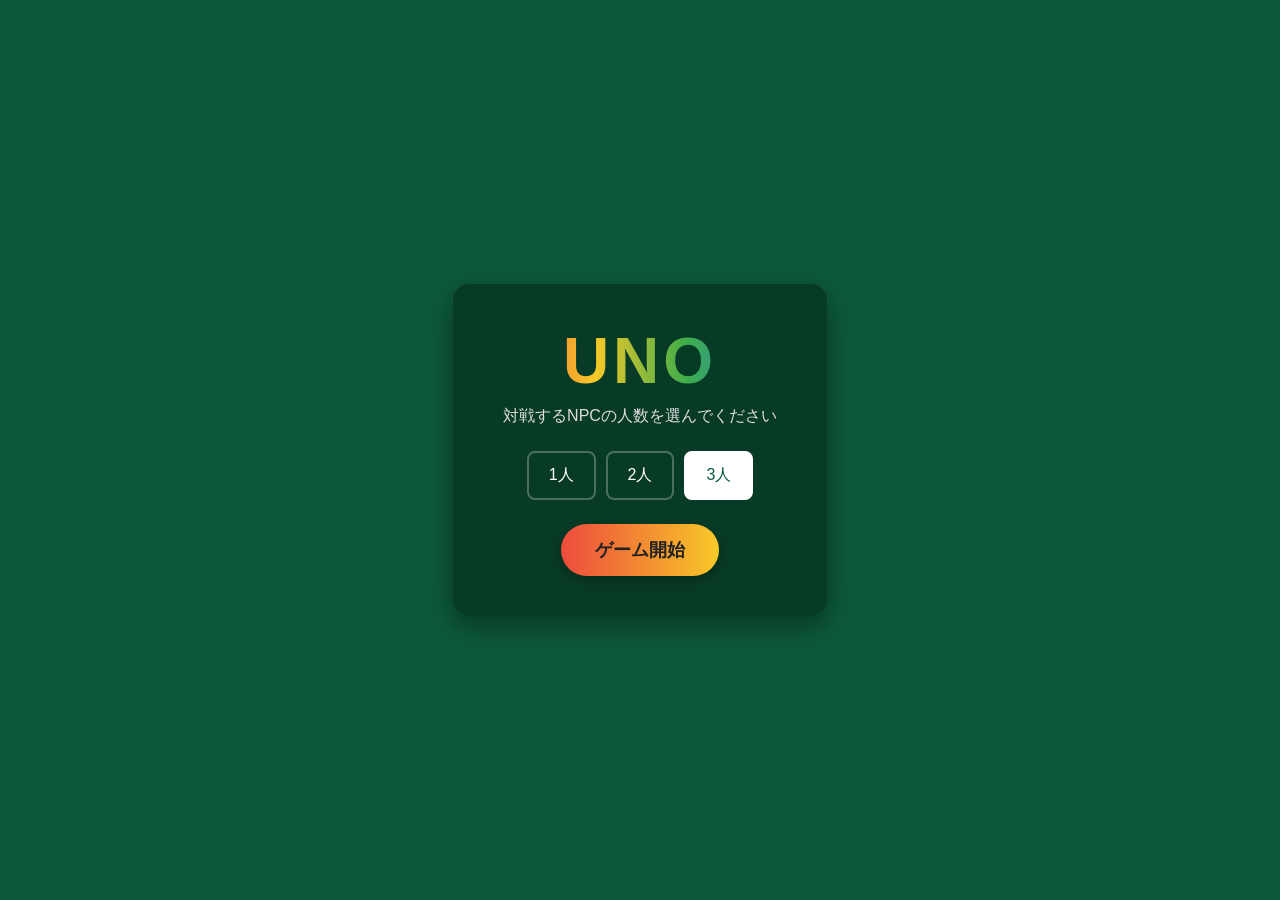
==== index.html @ 2e0c8b53 "Add browser-based UNO game with up to 3 NPC opponents Implements standard UNO rules (108-card deck, " ====
<!DOCTYPE html>
<html lang="ja">
<head>
<meta charset="UTF-8">
<meta name="viewport" content="width=device-width, initial-scale=1.0">
<title>UNO</title>
<link rel="stylesheet" href="style.css">
</head>
<body>

<div id="setup-screen" class="screen">
  <div class="setup-box">
    <h1 class="title">UNO</h1>
    <p class="subtitle">対戦するNPCの人数を選んでください</p>
    <div class="opponent-select" id="opponent-select">
      <button class="opt-btn" data-count="1">1人</button>
      <button class="opt-btn" data-count="2">2人</button>
      <button class="opt-btn selected" data-count="3">3人</button>
    </div>
    <button id="start-btn" class="primary-btn">ゲーム開始</button>
  </div>
</div>

<div id="game-screen" class="screen hidden">
  <div id="opponents-area"></div>

  <div id="table-area">
    <div id="log-box"></div>
    <div id="center-area">
      <div id="draw-pile" class="pile">
        <div class="card card-back"></div>
        <div id="draw-count" class="pile-count">0</div>
      </div>
      <div id="discard-pile" class="pile">
        <div id="current-color-ring"></div>
      </div>
    </div>
  </div>

  <div id="player-area">
    <div id="player-info">
      <span id="turn-indicator"></span>
      <button id="uno-btn" class="uno-btn hidden">UNO!</button>
    </div>
    <div id="player-hand"></div>
    <div id="player-controls">
      <button id="draw-btn" class="secondary-btn">カードを引く</button>
      <button id="pass-btn" class="secondary-btn hidden">パス</button>
      <button id="newgame-btn" class="secondary-btn">最初から</button>
    </div>
  </div>
</div>

<div id="color-modal" class="modal hidden">
  <div class="modal-box">
    <p>色を選んでください</p>
    <div class="color-choice">
      <button class="color-btn" data-color="red"></button>
      <button class="color-btn" data-color="yellow"></button>
      <button class="color-btn" data-color="green"></button>
      <button class="color-btn" data-color="blue"></button>
    </div>
  </div>
</div>

<div id="result-modal" class="modal hidden">
  <div class="modal-box">
    <h2 id="result-text"></h2>
    <button id="result-newgame-btn" class="primary-btn">もう一度遊ぶ</button>
  </div>
</div>

<script src="script.js"></script>
</body>
</html>
---- style.css ----
* { box-sizing: border-box; }

:root {
  --red: #ed4b3d;
  --yellow: #f7c928;
  --green: #3fae4a;
  --blue: #1f7fd6;
  --wild: #2b2b33;
  --table: #0d5a3a;
}

html, body {
  margin: 0;
  padding: 0;
  height: 100%;
  font-family: "Segoe UI", "Hiragino Kaku Gothic ProN", Meiryo, sans-serif;
  background: var(--table);
  color: #fff;
  overflow: hidden;
}

.hidden { display: none !important; }

/* ---------- Setup screen ---------- */
#setup-screen {
  height: 100vh;
  display: flex;
  align-items: center;
  justify-content: center;
}

.setup-box {
  background: rgba(0,0,0,0.35);
  padding: 40px 50px;
  border-radius: 16px;
  text-align: center;
  box-shadow: 0 10px 30px rgba(0,0,0,0.4);
}

.title {
  font-size: 64px;
  margin: 0 0 8px;
  letter-spacing: 4px;
  background: linear-gradient(90deg, var(--red), var(--yellow), var(--green), var(--blue));
  -webkit-background-clip: text;
  background-clip: text;
  color: transparent;
}

.subtitle {
  margin: 0 0 24px;
  color: #ddd;
}

.opponent-select {
  display: flex;
  gap: 10px;
  justify-content: center;
  margin-bottom: 24px;
}

.opt-btn {
  padding: 12px 20px;
  font-size: 16px;
  border-radius: 8px;
  border: 2px solid #fff4;
  background: transparent;
  color: #fff;
  cursor: pointer;
}

.opt-btn.selected, .opt-btn:hover {
  background: #fff;
  color: #0d5a3a;
  border-color: #fff;
}

.primary-btn {
  padding: 14px 34px;
  font-size: 18px;
  font-weight: bold;
  border: none;
  border-radius: 30px;
  background: linear-gradient(90deg, var(--red), var(--yellow));
  color: #222;
  cursor: pointer;
  box-shadow: 0 4px 12px rgba(0,0,0,0.3);
}

.primary-btn:hover { filter: brightness(1.08); }

/* ---------- Game screen ---------- */
#game-screen {
  height: 100vh;
  display: flex;
  flex-direction: column;
  padding: 10px;
}

#opponents-area {
  display: flex;
  justify-content: center;
  gap: 24px;
  padding: 6px 0 10px;
  flex-wrap: wrap;
}

.opponent {
  text-align: center;
  min-width: 110px;
  padding: 8px;
  border-radius: 10px;
  background: rgba(0,0,0,0.2);
  position: relative;
}

.opponent.active-turn {
  outline: 3px solid #ffd500;
  box-shadow: 0 0 14px #ffd500aa;
}

.opponent-name {
  font-weight: bold;
  margin-bottom: 4px;
  font-size: 14px;
}

.opponent-hand {
  display: flex;
  justify-content: center;
}

.opponent-hand .card-back {
  width: 30px;
  height: 44px;
  margin-left: -16px;
}
.opponent-hand .card-back:first-child { margin-left: 0; }

.opponent-count {
  margin-top: 4px;
  font-size: 12px;
  color: #ffd500;
  font-weight: bold;
}

.opponent-uno {
  position: absolute;
  top: -10px;
  right: -6px;
  background: #ed4b3d;
  color: #fff;
  font-size: 10px;
  font-weight: bold;
  padding: 3px 6px;
  border-radius: 10px;
  transform: rotate(10deg);
}

#table-area {
  flex: 1;
  display: flex;
  align-items: center;
  justify-content: center;
  position: relative;
  min-height: 0;
}

#log-box {
  position: absolute;
  left: 10px;
  top: 0;
  bottom: 0;
  width: 220px;
  overflow-y: auto;
  font-size: 12px;
  color: #cde;
  background: rgba(0,0,0,0.2);
  border-radius: 8px;
  padding: 8px;
  line-height: 1.5;
}

#center-area {
  display: flex;
  align-items: center;
  gap: 40px;
}

.pile {
  width: 80px;
  height: 116px;
  position: relative;
}

.pile-count {
  position: absolute;
  bottom: -22px;
  width: 100%;
  text-align: center;
  font-size: 13px;
  color: #ffd500;
  font-weight: bold;
}

#discard-pile {
  display: flex;
  align-items: center;
  justify-content: center;
}

#current-color-ring {
  width: 100px;
  height: 136px;
  border-radius: 12px;
  display: flex;
  align-items: center;
  justify-content: center;
  transition: box-shadow 0.3s;
}

/* ---------- Cards ---------- */
.card {
  width: 76px;
  height: 110px;
  border-radius: 8px;
  background: #fff;
  border: 3px solid #fff;
  display: inline-flex;
  align-items: center;
  justify-content: center;
  font-size: 26px;
  font-weight: 800;
  position: relative;
  cursor: pointer;
  user-select: none;
  box-shadow: 0 3px 6px rgba(0,0,0,0.3);
  transition: transform 0.15s;
  flex-shrink: 0;
}

.card.disabled {
  cursor: default;
  filter: brightness(0.75);
}

.card:not(.disabled):hover {
  transform: translateY(-10px);
}

.card-back {
  background: repeating-linear-gradient(45deg, #1f2440, #1f2440 6px, #2c3266 6px, #2c3266 12px);
  border: 3px solid #fff;
  border-radius: 8px;
  cursor: default;
}

.card.red { background: var(--red); color: #fff; }
.card.yellow { background: var(--yellow); color: #3a2b00; }
.card.green { background: var(--green); color: #fff; }
.card.blue { background: var(--blue); color: #fff; }
.card.wild { background: linear-gradient(135deg, var(--red) 25%, var(--yellow) 25% 50%, var(--green) 50% 75%, var(--blue) 75%); color: #fff; text-shadow: 0 0 4px #000; }

/* ---------- Player area ---------- */
#player-area {
  padding-top: 6px;
}

#player-info {
  display: flex;
  align-items: center;
  justify-content: center;
  gap: 14px;
  margin-bottom: 6px;
  min-height: 26px;
}

#turn-indicator {
  font-weight: bold;
  color: #ffd500;
}

.uno-btn {
  padding: 8px 22px;
  border-radius: 20px;
  border: none;
  background: var(--red);
  color: #fff;
  font-weight: 900;
  font-size: 16px;
  cursor: pointer;
  animation: pulse 0.9s infinite;
}

@keyframes pulse {
  0% { transform: scale(1); }
  50% { transform: scale(1.08); }
  100% { transform: scale(1); }
}

#player-hand {
  display: flex;
  justify-content: center;
  padding: 10px 0;
  min-height: 130px;
  flex-wrap: wrap;
  gap: 6px;
}

#player-controls {
  display: flex;
  justify-content: center;
  gap: 12px;
  padding-bottom: 8px;
}

.secondary-btn {
  padding: 10px 20px;
  border-radius: 20px;
  border: 2px solid #fff8;
  background: rgba(255,255,255,0.08);
  color: #fff;
  cursor: pointer;
  font-size: 14px;
}

.secondary-btn:hover { background: rgba(255,255,255,0.2); }
.secondary-btn:disabled { opacity: 0.4; cursor: default; }

/* ---------- Modals ---------- */
.modal {
  position: fixed;
  inset: 0;
  background: rgba(0,0,0,0.6);
  display: flex;
  align-items: center;
  justify-content: center;
  z-index: 10;
}

.modal-box {
  background: #16324f;
  padding: 30px 40px;
  border-radius: 14px;
  text-align: center;
  box-shadow: 0 10px 30px rgba(0,0,0,0.5);
}

.color-choice {
  display: flex;
  gap: 14px;
  margin-top: 16px;
}

.color-btn {
  width: 60px;
  height: 60px;
  border-radius: 50%;
  border: 3px solid #fff;
  cursor: pointer;
}

.color-btn[data-color="red"] { background: var(--red); }
.color-btn[data-color="yellow"] { background: var(--yellow); }
.color-btn[data-color="green"] { background: var(--green); }
.color-btn[data-color="blue"] { background: var(--blue); }

.color-btn:hover { transform: scale(1.1); }

#result-text {
  font-size: 26px;
  margin-bottom: 20px;
}
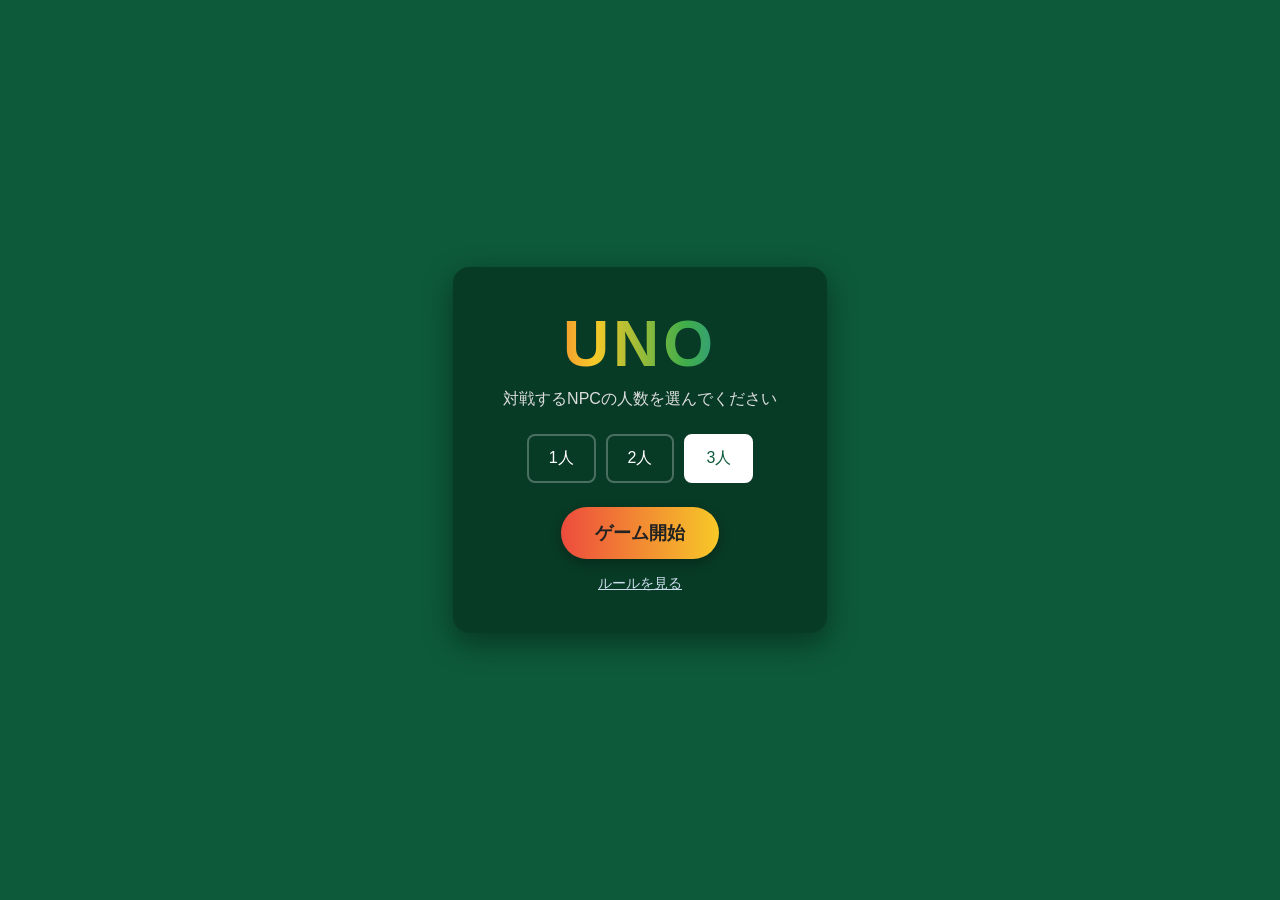
==== commit fe7792a2: "Add UNO rules page Adds rules.html explaining setup, deck composition, special card effects, UNO cal" ====
--- a/index.html
+++ b/index.html
@@ -18,6 +18,7 @@
       <button class="opt-btn selected" data-count="3">3人</button>
     </div>
     <button id="start-btn" class="primary-btn">ゲーム開始</button>
+    <a href="rules.html" class="rules-link" target="_blank" rel="noopener">ルールを見る</a>
   </div>
 </div>
 
@@ -47,6 +48,7 @@
       <button id="draw-btn" class="secondary-btn">カードを引く</button>
       <button id="pass-btn" class="secondary-btn hidden">パス</button>
       <button id="newgame-btn" class="secondary-btn">最初から</button>
+      <a href="rules.html" class="secondary-btn rules-link-ingame" target="_blank" rel="noopener">ルール</a>
     </div>
   </div>
 </div>
--- a/style.css
+++ b/style.css
@@ -88,6 +88,22 @@
 }
 
 .primary-btn:hover { filter: brightness(1.08); }
+
+.rules-link {
+  display: block;
+  margin-top: 16px;
+  color: #cde;
+  font-size: 14px;
+  text-decoration: underline;
+}
+
+.rules-link:hover { color: #fff; }
+
+.rules-link-ingame {
+  display: inline-flex;
+  align-items: center;
+  text-decoration: none;
+}
 
 /* ---------- Game screen ---------- */
 #game-screen {
@@ -371,3 +387,95 @@
   font-size: 26px;
   margin-bottom: 20px;
 }
+
+/* ---------- Rules page ---------- */
+body.rules-page {
+  height: auto;
+  min-height: 100vh;
+  overflow-y: auto;
+}
+
+.rules-wrap {
+  max-width: 760px;
+  margin: 0 auto;
+  padding: 30px 24px 70px;
+}
+
+.rules-wrap h1 {
+  font-size: 40px;
+  margin: 0 0 4px;
+  letter-spacing: 2px;
+  background: linear-gradient(90deg, var(--red), var(--yellow), var(--green), var(--blue));
+  -webkit-background-clip: text;
+  background-clip: text;
+  color: transparent;
+}
+
+.rules-wrap .back-link {
+  display: inline-block;
+  margin-bottom: 20px;
+  color: #cde;
+  text-decoration: none;
+  font-size: 14px;
+}
+
+.rules-wrap .back-link:hover { color: #fff; }
+
+.rules-section {
+  background: rgba(0,0,0,0.25);
+  border-radius: 12px;
+  padding: 18px 24px;
+  margin-bottom: 18px;
+}
+
+.rules-section h2 {
+  margin-top: 0;
+  font-size: 20px;
+  color: #ffd500;
+  border-bottom: 1px solid rgba(255,255,255,0.15);
+  padding-bottom: 8px;
+}
+
+.rules-section p, .rules-section li {
+  line-height: 1.8;
+  color: #f0f0f0;
+}
+
+.rules-section ul {
+  margin: 8px 0;
+  padding-left: 22px;
+}
+
+.card-sample-row {
+  display: flex;
+  flex-wrap: wrap;
+  gap: 14px;
+  margin: 14px 0;
+}
+
+.card-sample {
+  text-align: center;
+}
+
+.card-sample .card {
+  cursor: default;
+  width: 60px;
+  height: 88px;
+  font-size: 20px;
+  margin-bottom: 6px;
+}
+
+.card-sample .card:hover { transform: none; }
+
+.card-sample-label {
+  font-size: 12px;
+  color: #cde;
+}
+
+.rules-note {
+  font-size: 13px;
+  color: #bcd;
+  border-left: 3px solid #ffd500;
+  padding-left: 10px;
+  margin-top: 10px;
+}
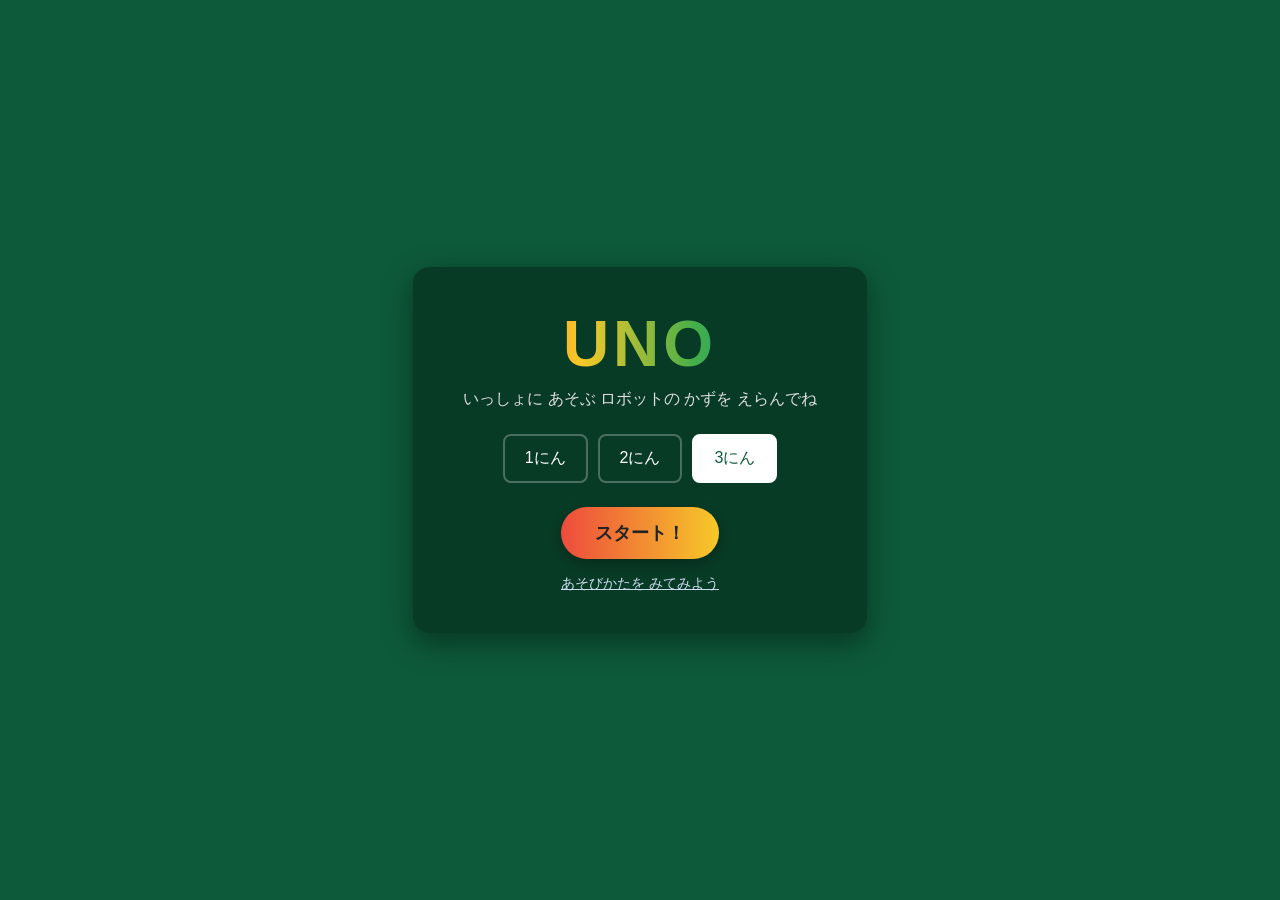
==== commit 3f7d5819: "Simplify game text for first-grade readers Rewrites all in-app text (buttons, log messages, turn ind" ====
--- a/index.html
+++ b/index.html
@@ -11,14 +11,14 @@
 <div id="setup-screen" class="screen">
   <div class="setup-box">
     <h1 class="title">UNO</h1>
-    <p class="subtitle">対戦するNPCの人数を選んでください</p>
+    <p class="subtitle">いっしょに あそぶ ロボットの かずを えらんでね</p>
     <div class="opponent-select" id="opponent-select">
-      <button class="opt-btn" data-count="1">1人</button>
-      <button class="opt-btn" data-count="2">2人</button>
-      <button class="opt-btn selected" data-count="3">3人</button>
+      <button class="opt-btn" data-count="1">1にん</button>
+      <button class="opt-btn" data-count="2">2にん</button>
+      <button class="opt-btn selected" data-count="3">3にん</button>
     </div>
-    <button id="start-btn" class="primary-btn">ゲーム開始</button>
-    <a href="rules.html" class="rules-link" target="_blank" rel="noopener">ルールを見る</a>
+    <button id="start-btn" class="primary-btn">スタート！</button>
+    <a href="rules.html" class="rules-link" target="_blank" rel="noopener">あそびかたを みてみよう</a>
   </div>
 </div>
 
@@ -45,17 +45,17 @@
     </div>
     <div id="player-hand"></div>
     <div id="player-controls">
-      <button id="draw-btn" class="secondary-btn">カードを引く</button>
+      <button id="draw-btn" class="secondary-btn">カードを ひく</button>
       <button id="pass-btn" class="secondary-btn hidden">パス</button>
-      <button id="newgame-btn" class="secondary-btn">最初から</button>
-      <a href="rules.html" class="secondary-btn rules-link-ingame" target="_blank" rel="noopener">ルール</a>
+      <button id="newgame-btn" class="secondary-btn">さいしょから</button>
+      <a href="rules.html" class="secondary-btn rules-link-ingame" target="_blank" rel="noopener">あそびかた</a>
     </div>
   </div>
 </div>
 
 <div id="color-modal" class="modal hidden">
   <div class="modal-box">
-    <p>色を選んでください</p>
+    <p>いろを えらんでね</p>
     <div class="color-choice">
       <button class="color-btn" data-color="red"></button>
       <button class="color-btn" data-color="yellow"></button>
@@ -68,7 +68,7 @@
 <div id="result-modal" class="modal hidden">
   <div class="modal-box">
     <h2 id="result-text"></h2>
-    <button id="result-newgame-btn" class="primary-btn">もう一度遊ぶ</button>
+    <button id="result-newgame-btn" class="primary-btn">もういっかい あそぶ</button>
   </div>
 </div>
 
--- a/style.css
+++ b/style.css
@@ -393,6 +393,7 @@
   height: auto;
   min-height: 100vh;
   overflow-y: auto;
+  font-size: 18px;
 }
 
 .rules-wrap {
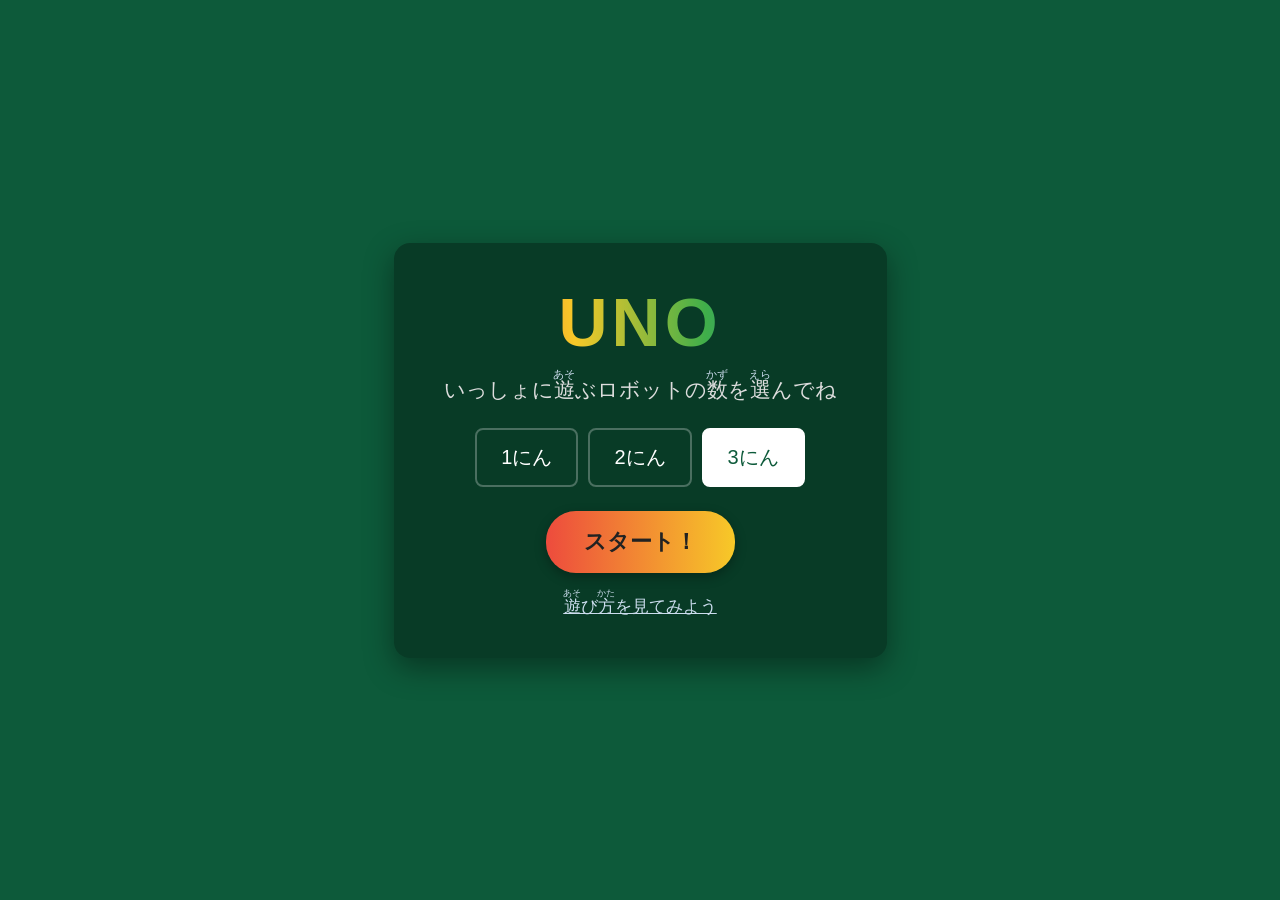
==== commit 10815a5b: "Add furigana, janken to decide first player, and bigger text - Reintroduce standard kanji throughout" ====
--- a/index.html
+++ b/index.html
@@ -11,14 +11,28 @@
 <div id="setup-screen" class="screen">
   <div class="setup-box">
     <h1 class="title">UNO</h1>
-    <p class="subtitle">いっしょに あそぶ ロボットの かずを えらんでね</p>
+    <p class="subtitle">いっしょに<ruby>遊<rt>あそ</rt></ruby>ぶロボットの<ruby>数<rt>かず</rt></ruby>を<ruby>選<rt>えら</rt></ruby>んでね</p>
     <div class="opponent-select" id="opponent-select">
       <button class="opt-btn" data-count="1">1にん</button>
       <button class="opt-btn" data-count="2">2にん</button>
       <button class="opt-btn selected" data-count="3">3にん</button>
     </div>
     <button id="start-btn" class="primary-btn">スタート！</button>
-    <a href="rules.html" class="rules-link" target="_blank" rel="noopener">あそびかたを みてみよう</a>
+    <a href="rules.html" class="rules-link" target="_blank" rel="noopener"><ruby>遊<rt>あそ</rt></ruby>び<ruby>方<rt>かた</rt></ruby>を見てみよう</a>
+  </div>
+</div>
+
+<div id="janken-screen" class="screen hidden">
+  <div class="setup-box">
+    <h1 class="title-small">じゃんけん</h1>
+    <p id="janken-message" class="subtitle"><ruby>最初<rt>さいしょ</rt></ruby>に<ruby>遊<rt>あそ</rt></ruby>ぶ<ruby>人<rt>ひと</rt></ruby>をじゃんけんできめるよ！</p>
+    <div id="janken-throws" class="janken-throws"></div>
+    <div id="janken-hands" class="janken-hands">
+      <button class="janken-btn" data-hand="rock">✊<br>グー</button>
+      <button class="janken-btn" data-hand="scissors">✌️<br>チョキ</button>
+      <button class="janken-btn" data-hand="paper">✋<br>パー</button>
+    </div>
+    <button id="janken-start-btn" class="primary-btn hidden">はじめる</button>
   </div>
 </div>
 
@@ -36,6 +50,7 @@
         <div id="current-color-ring"></div>
       </div>
     </div>
+    <div id="direction-indicator">↻ とけいまわり</div>
   </div>
 
   <div id="player-area">
@@ -45,17 +60,17 @@
     </div>
     <div id="player-hand"></div>
     <div id="player-controls">
-      <button id="draw-btn" class="secondary-btn">カードを ひく</button>
+      <button id="draw-btn" class="secondary-btn">カードを<ruby>引<rt>ひ</rt></ruby>く</button>
       <button id="pass-btn" class="secondary-btn hidden">パス</button>
-      <button id="newgame-btn" class="secondary-btn">さいしょから</button>
-      <a href="rules.html" class="secondary-btn rules-link-ingame" target="_blank" rel="noopener">あそびかた</a>
+      <button id="newgame-btn" class="secondary-btn"><ruby>最初<rt>さいしょ</rt></ruby>から</button>
+      <a href="rules.html" class="secondary-btn rules-link-ingame" target="_blank" rel="noopener"><ruby>遊<rt>あそ</rt></ruby>び<ruby>方<rt>かた</rt></ruby></a>
     </div>
   </div>
 </div>
 
 <div id="color-modal" class="modal hidden">
   <div class="modal-box">
-    <p>いろを えらんでね</p>
+    <p><ruby>色<rt>いろ</rt></ruby>を<ruby>選<rt>えら</rt></ruby>んでね</p>
     <div class="color-choice">
       <button class="color-btn" data-color="red"></button>
       <button class="color-btn" data-color="yellow"></button>
@@ -68,7 +83,7 @@
 <div id="result-modal" class="modal hidden">
   <div class="modal-box">
     <h2 id="result-text"></h2>
-    <button id="result-newgame-btn" class="primary-btn">もういっかい あそぶ</button>
+    <button id="result-newgame-btn" class="primary-btn">もう<ruby>一回<rt>いっかい</rt></ruby><ruby>遊<rt>あそ</rt></ruby>ぶ</button>
   </div>
 </div>
 
--- a/style.css
+++ b/style.css
@@ -21,6 +21,9 @@
 
 .hidden { display: none !important; }
 
+ruby { ruby-align: center; }
+rt { font-size: 0.5em; color: #cde; user-select: none; }
+
 /* ---------- Setup screen ---------- */
 #setup-screen {
   height: 100vh;
@@ -38,7 +41,7 @@
 }
 
 .title {
-  font-size: 64px;
+  font-size: 68px;
   margin: 0 0 8px;
   letter-spacing: 4px;
   background: linear-gradient(90deg, var(--red), var(--yellow), var(--green), var(--blue));
@@ -47,9 +50,20 @@
   color: transparent;
 }
 
+.title-small {
+  font-size: 42px;
+  margin: 0 0 8px;
+  letter-spacing: 2px;
+  background: linear-gradient(90deg, var(--red), var(--yellow), var(--green), var(--blue));
+  -webkit-background-clip: text;
+  background-clip: text;
+  color: transparent;
+}
+
 .subtitle {
   margin: 0 0 24px;
   color: #ddd;
+  font-size: 21px;
 }
 
 .opponent-select {
@@ -60,8 +74,8 @@
 }
 
 .opt-btn {
-  padding: 12px 20px;
-  font-size: 16px;
+  padding: 14px 24px;
+  font-size: 20px;
   border-radius: 8px;
   border: 2px solid #fff4;
   background: transparent;
@@ -76,8 +90,8 @@
 }
 
 .primary-btn {
-  padding: 14px 34px;
-  font-size: 18px;
+  padding: 16px 38px;
+  font-size: 22px;
   font-weight: bold;
   border: none;
   border-radius: 30px;
@@ -93,7 +107,7 @@
   display: block;
   margin-top: 16px;
   color: #cde;
-  font-size: 14px;
+  font-size: 17px;
   text-decoration: underline;
 }
 
@@ -104,6 +118,58 @@
   align-items: center;
   text-decoration: none;
 }
+
+/* ---------- Janken screen ---------- */
+#janken-screen {
+  height: 100vh;
+  display: flex;
+  align-items: center;
+  justify-content: center;
+}
+
+.janken-throws {
+  display: flex;
+  gap: 18px;
+  justify-content: center;
+  flex-wrap: wrap;
+  min-height: 76px;
+  margin: 10px 0;
+}
+
+.janken-throw { text-align: center; }
+
+.janken-throw-emoji { font-size: 40px; }
+
+.janken-throw-name {
+  font-size: 15px;
+  color: #cde;
+  margin-top: 4px;
+}
+
+.janken-hands {
+  display: flex;
+  gap: 16px;
+  justify-content: center;
+  margin: 18px 0;
+}
+
+.janken-btn {
+  font-size: 20px;
+  line-height: 1.7;
+  padding: 16px 22px;
+  border-radius: 16px;
+  border: 2px solid #fff4;
+  background: rgba(255,255,255,0.08);
+  color: #fff;
+  cursor: pointer;
+}
+
+.janken-btn:hover:not(:disabled) {
+  background: #fff;
+  color: #0d5a3a;
+}
+
+.janken-btn:disabled { opacity: 0.4; cursor: default; }
 
 /* ---------- Game screen ---------- */
 #game-screen {
@@ -138,7 +204,7 @@
 .opponent-name {
   font-weight: bold;
   margin-bottom: 4px;
-  font-size: 14px;
+  font-size: 18px;
 }
 
 .opponent-hand {
@@ -147,15 +213,15 @@
 }
 
 .opponent-hand .card-back {
-  width: 30px;
-  height: 44px;
-  margin-left: -16px;
+  width: 34px;
+  height: 50px;
+  margin-left: -18px;
 }
 .opponent-hand .card-back:first-child { margin-left: 0; }
 
 .opponent-count {
   margin-top: 4px;
-  font-size: 12px;
+  font-size: 16px;
   color: #ffd500;
   font-weight: bold;
 }
@@ -166,7 +232,7 @@
   right: -6px;
   background: #ed4b3d;
   color: #fff;
-  font-size: 10px;
+  font-size: 12px;
   font-weight: bold;
   padding: 3px 6px;
   border-radius: 10px;
@@ -176,10 +242,18 @@
 #table-area {
   flex: 1;
   display: flex;
-  align-items: center;
-  justify-content: center;
+  flex-direction: column;
+  align-items: center;
+  justify-content: center;
+  gap: 24px;
   position: relative;
   min-height: 0;
+}
+
+#direction-indicator {
+  font-size: 18px;
+  font-weight: bold;
+  color: #ffd500;
 }
 
 #log-box {
@@ -187,9 +261,9 @@
   left: 10px;
   top: 0;
   bottom: 0;
-  width: 220px;
+  width: 240px;
   overflow-y: auto;
-  font-size: 12px;
+  font-size: 16px;
   color: #cde;
   background: rgba(0,0,0,0.2);
   border-radius: 8px;
@@ -204,17 +278,17 @@
 }
 
 .pile {
-  width: 80px;
-  height: 116px;
+  width: 88px;
+  height: 128px;
   position: relative;
 }
 
 .pile-count {
   position: absolute;
-  bottom: -22px;
+  bottom: -28px;
   width: 100%;
   text-align: center;
-  font-size: 13px;
+  font-size: 16px;
   color: #ffd500;
   font-weight: bold;
 }
@@ -226,8 +300,8 @@
 }
 
 #current-color-ring {
-  width: 100px;
-  height: 136px;
+  width: 112px;
+  height: 148px;
   border-radius: 12px;
   display: flex;
   align-items: center;
@@ -237,15 +311,15 @@
 
 /* ---------- Cards ---------- */
 .card {
-  width: 76px;
-  height: 110px;
+  width: 84px;
+  height: 122px;
   border-radius: 8px;
   background: #fff;
   border: 3px solid #fff;
   display: inline-flex;
   align-items: center;
   justify-content: center;
-  font-size: 26px;
+  font-size: 30px;
   font-weight: 800;
   position: relative;
   cursor: pointer;
@@ -288,22 +362,23 @@
   justify-content: center;
   gap: 14px;
   margin-bottom: 6px;
-  min-height: 26px;
+  min-height: 34px;
 }
 
 #turn-indicator {
   font-weight: bold;
   color: #ffd500;
+  font-size: 20px;
 }
 
 .uno-btn {
-  padding: 8px 22px;
+  padding: 10px 26px;
   border-radius: 20px;
   border: none;
   background: var(--red);
   color: #fff;
   font-weight: 900;
-  font-size: 16px;
+  font-size: 20px;
   cursor: pointer;
   animation: pulse 0.9s infinite;
 }
@@ -318,7 +393,7 @@
   display: flex;
   justify-content: center;
   padding: 10px 0;
-  min-height: 130px;
+  min-height: 145px;
   flex-wrap: wrap;
   gap: 6px;
 }
@@ -331,13 +406,13 @@
 }
 
 .secondary-btn {
-  padding: 10px 20px;
+  padding: 12px 22px;
   border-radius: 20px;
   border: 2px solid #fff8;
   background: rgba(255,255,255,0.08);
   color: #fff;
   cursor: pointer;
-  font-size: 14px;
+  font-size: 18px;
 }
 
 .secondary-btn:hover { background: rgba(255,255,255,0.2); }
@@ -369,8 +444,8 @@
 }
 
 .color-btn {
-  width: 60px;
-  height: 60px;
+  width: 66px;
+  height: 66px;
   border-radius: 50%;
   border: 3px solid #fff;
   cursor: pointer;
@@ -384,7 +459,7 @@
 .color-btn:hover { transform: scale(1.1); }
 
 #result-text {
-  font-size: 26px;
+  font-size: 30px;
   margin-bottom: 20px;
 }
 
@@ -393,17 +468,17 @@
   height: auto;
   min-height: 100vh;
   overflow-y: auto;
-  font-size: 18px;
+  font-size: 22px;
 }
 
 .rules-wrap {
-  max-width: 760px;
+  max-width: 800px;
   margin: 0 auto;
   padding: 30px 24px 70px;
 }
 
 .rules-wrap h1 {
-  font-size: 40px;
+  font-size: 46px;
   margin: 0 0 4px;
   letter-spacing: 2px;
   background: linear-gradient(90deg, var(--red), var(--yellow), var(--green), var(--blue));
@@ -417,7 +492,7 @@
   margin-bottom: 20px;
   color: #cde;
   text-decoration: none;
-  font-size: 14px;
+  font-size: 18px;
 }
 
 .rules-wrap .back-link:hover { color: #fff; }
@@ -431,14 +506,14 @@
 
 .rules-section h2 {
   margin-top: 0;
-  font-size: 20px;
+  font-size: 25px;
   color: #ffd500;
   border-bottom: 1px solid rgba(255,255,255,0.15);
   padding-bottom: 8px;
 }
 
 .rules-section p, .rules-section li {
-  line-height: 1.8;
+  line-height: 1.9;
   color: #f0f0f0;
 }
 
@@ -460,21 +535,21 @@
 
 .card-sample .card {
   cursor: default;
-  width: 60px;
-  height: 88px;
-  font-size: 20px;
+  width: 66px;
+  height: 96px;
+  font-size: 22px;
   margin-bottom: 6px;
 }
 
 .card-sample .card:hover { transform: none; }
 
 .card-sample-label {
-  font-size: 12px;
+  font-size: 15px;
   color: #cde;
 }
 
 .rules-note {
-  font-size: 13px;
+  font-size: 17px;
   color: #bcd;
   border-left: 3px solid #ffd500;
   padding-left: 10px;
